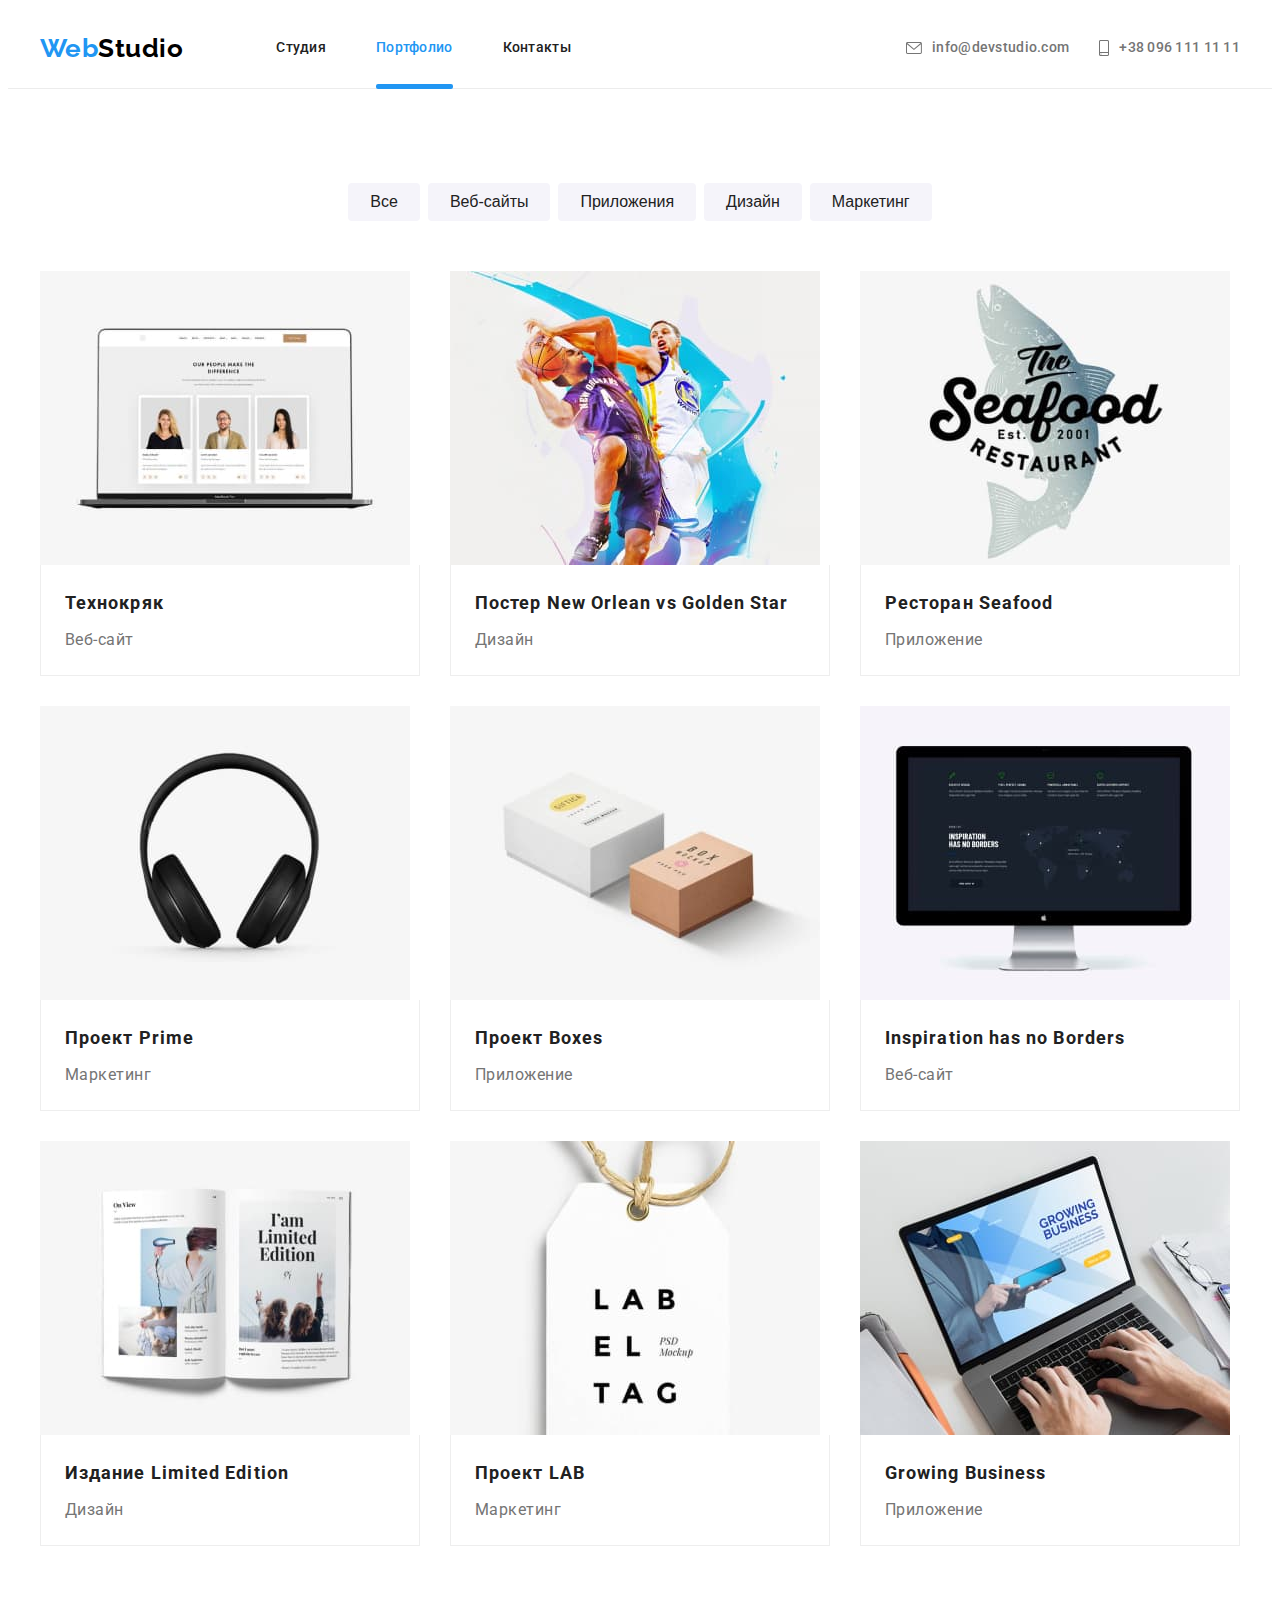
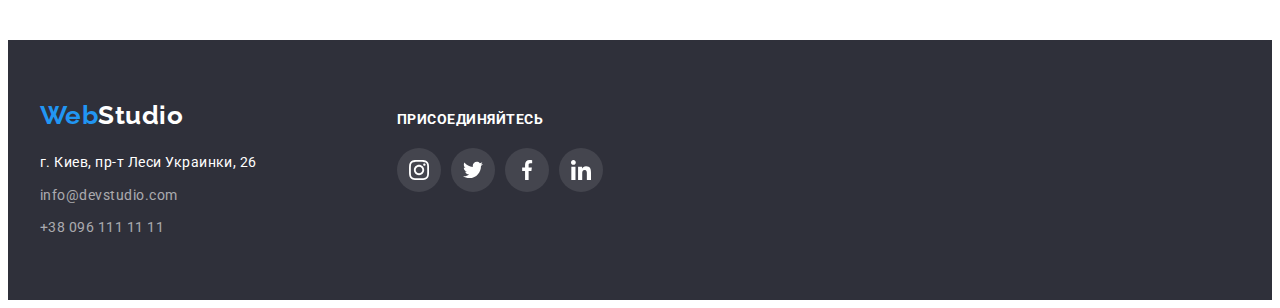
==== portfolio.html @ e793120a "старт дз6" ====
<!DOCTYPE html>
<html lang="en">
<head>
    <meta charset="UTF-8">
    <meta http-equiv="X-UA-Compatible" content="IE=edge">
    <meta name="viewport" content="width=device-width, initial-scale=1.0">
    <title>Document</title>
    <link href="https://fonts.googleapis.com/css2?family=Raleway:wght@700&family=Roboto:wght@400;500;700;900&display=swap" rel="stylesheet">
    <link rel="stylesheet" href="https://cdnjs.cloudflare.com/ajax/libs/modern-normalize/1.1.0/modern-normalize.min.css" integrity="sha512-wpPYUAdjBVSE4KJnH1VR1HeZfpl1ub8YT/NKx4PuQ5NmX2tKuGu6U/JRp5y+Y8XG2tV+wKQpNHVUX03MfMFn9Q==" crossorigin="anonymous" referrerpolicy="no-referrer" />
    <link rel="stylesheet" href="./css/styles.css">
</head>
<body>
    <header class="header">
        <div class="header-container container">
            <a href="../" class="header-logo link"><span class="web">Web</span>Studio</a>
            <nav class="navigation">
                <ul class="navigation-menu list">
                    <li class="navigation-item"><a href="./index.html" class="navigation-link link">Студия</a></li>
                    <li class="navigation-item"><a href="./portfolio.html" class="navigation-link link active">Портфолио</a></li>
                    <li class="navigation-item"><a href="" class="navigation-link link">Контакты</a></li>
                </ul>
            </nav>
            <ul class="contacts-list list">
                <li class="cotacts-item"><a href="mailto:info@devstudio.com" class="contacts-link link">
                        <svg class="envelope-icon">
                            <use href="./imeg/symbol-defs.svg#icon-envelope"></use>
                        </svg>info@devstudio.com</a></li>
                <li class="cotacts-item"><a href="tel:+380961111111" class="contacts-link link">
                        <svg class="smartphone-icon">
                            <use href="./imeg/symbol-defs.svg#icon-smartphone"></use>
                        </svg>+38 096 111 11 11</a></li>
            </ul>
        </div>
    </header>
    <main class="">
        <section class="section">
            <div class="container">
                <h1 class="filter-title visually-hidden">Наши работы</h1>
                <ul class="filter-list list">
                    <li class="filter-item">
                        <button type="button" class="filter-btn">Все</button>
                    </li>
                    <li class="filter-item">
                        <button type="button" class="filter-btn">Веб-сайты</button>
                    </li>
                    <li class="filter-item">
                        <button type="button" class="filter-btn">Приложения</button>
                    </li>
                    <li class="filter-item">
                        <button type="button" class="filter-btn">Дизайн</button>
                    </li>
                    <li class="filter-item">
                        <button type="button" class="filter-btn">Маркетинг</button>
                    </li>
                </ul>
            </div>
            <div class="container">
                <ul class="portfolio list">
                    <li class="portfolio-item">
                        <a href="" class="portfolio-link link">
                            <div class="card-description">
                                <img src="./imeg/portfolioimg1.jpg" alt="монитор ноутбука" width="370" height="294"> 
                                <p class="card-text">Технокряк это современная площадка распространения коронавируса. Компании используют эту платформу для цифрового
                                шпионажа и атак на защищённые сервера конкурентов.</p>
                            </div>
                            <div class="portfolio-content">
                                <h2 class="portfolio-link-title">Технокряк</h2>
                                <p class="portfolio-link-text">Веб-сайт</p>
                            </div>
                        </a>
                    </li>
                    <li class="portfolio-item">
                        <a href="" class="portfolio-link link">
                            <div class="card-description">
                                <img src="./imeg/portfolioimg2.jpg" alt="два баскетболиста сражаются за мяч" width="370" height="294">
                                <p class="card-text">Технокряк это современная площадка распространения коронавируса. Компании используют эту платформу
                                    для цифрового шпионажа и атак на защищённые сервера конкурентов.</p>
                            </div>
                            <div class="portfolio-content">
                                <h2 class="portfolio-link-title">Постер New Orlean vs Golden Star</h2>
                                <p class="portfolio-link-text">Дизайн</p>
                            </div>
                        </a>
                    </li>
                    <li class="portfolio-item">
                        <a href="" class="portfolio-link link">
                            <div class="card-description">
                                <img src="./imeg/portfolioimg3.jpg" alt="эмблема ресторана" width="370" height="294">
                                <p class="card-text">Технокряк это современная площадка распространения коронавируса. Компании используют эту платформу
                                    для цифрового шпионажа и атак на защищённые сервера конкурентов.</p>
                            </div>
                            <div class="portfolio-content">
                                <h2 class="portfolio-link-title">Ресторан Seafood</h2>
                                <p class="portfolio-link-text">Приложение</p>
                            </div>
                        </a>
                    </li>
                    <li class="portfolio-item">
                        <a href="" class="portfolio-link link">
                            <div class="card-description">
                                <img src="./imeg/portfolioimg4.jpg" alt="наушники" width="370" height="294">
                                <p class="card-text">Технокряк это современная площадка распространения коронавируса. Компании используют эту платформу
                                    для цифрового шпионажа и атак на защищённые сервера конкурентов.</p>
                            </div>
                            <div class="portfolio-content">
                                <h2 class="portfolio-link-title">Проект Prime</h2>
                                <p class="portfolio-link-text">Маркетинг</p>
                            </div>
                        </a>
                    </li>
                    <li class="portfolio-item">
                        <a href="" class="portfolio-link link">
                            <div class="card-description">
                                <img src="./imeg/portfolioimg5.jpg" alt="две коробки" width="370" height="294">
                                <p class="card-text">Технокряк это современная площадка распространения коронавируса. Компании используют эту платформу
                                    для цифрового шпионажа и атак на защищённые сервера конкурентов.</p>
                            </div>
                            <div class="portfolio-content">
                                <h2 class="portfolio-link-title">Проект Boxes</h2>
                                <p class="portfolio-link-text">Приложение</p>
                            </div>
                        </a>
                    </li>
                    <li class="portfolio-item">
                        <a href="" class="portfolio-link link">
                            <div class="card-description">
                                <img src="./imeg/portfolioimg6.jpg" alt="монитор компютера" width="370" height="294">
                                <p class="card-text">Технокряк это современная площадка распространения коронавируса. Компании используют эту платформу
                                    для цифрового шпионажа и атак на защищённые сервера конкурентов.</p>
                            </div>
                            <div class="portfolio-content">
                                <h2 class="portfolio-link-title">Inspiration has no Borders</h2>
                                <p class="portfolio-link-text">Веб-сайт</p>
                            </div>
                        </a>
                    </li>
                    <li class="portfolio-item">
                        <a href="" class="portfolio-link link">
                            <div class="card-description">
                                <img src="./imeg/portfolioimg7.jpg" alt="развернутый журнал" width="370" height="294">
                                <p class="card-text">Технокряк это современная площадка распространения коронавируса. Компании используют эту платформу
                                    для цифрового шпионажа и атак на защищённые сервера конкурентов.</p>
                            </div>
                            <div class="portfolio-content">
                                <h2 class="portfolio-link-title">Издание Limited Edition</h2>
                                <p class="portfolio-link-text">Дизайн</p>
                            </div>
                        </a>
                    </li>
                    <li class="portfolio-item">
                        <a href="" class="portfolio-link link">
                            <div class="card-description">
                                <img src="./imeg/portfolioimg8.jpg" alt="бирка с надписью" width="370" height="294">
                                <p class="card-text">Технокряк это современная площадка распространения коронавируса. Компании используют эту платформу
                                    для цифрового шпионажа и атак на защищённые сервера конкурентов.</p>
                            </div>
                            <div class="portfolio-content">
                                <h2 class="portfolio-link-title">Проект LAB</h2>
                                <p class="portfolio-link-text">Маркетинг</p>
                            </div>
                        </a>
                    </li>
                    <li class="portfolio-item">
                        <a href="" class="portfolio-link link">
                            <div class="card-description">
                                <img src="./imeg/portfolioimg9.jpg" alt="человек работает на ноутбуке" width="370" height="294">
                                <p class="card-text">Технокряк это современная площадка распространения коронавируса. Компании используют эту платформу
                                    для цифрового шпионажа и атак на защищённые сервера конкурентов.</p>
                            </div>
                            <div class="portfolio-content">
                                <h2 class="portfolio-link-title">Growing Business</h2>
                                <p class="portfolio-link-text">Приложение</p>
                            </div>
                        </a>    
                    </li>
                </ul>
            </div>
        </section>
    </main>
    <footer class="footer">
        <div class="container footer-container">
            <div class="footer-address">
                <a href="../" class="footer-logo link"><span class="web">Web</span>Studio</a>
                <address class="footer-address">
                    <ul class="footer-list list">
                        <li class="footer-contact-item">г. Киев, пр-т Леси Украинки, 26</li>
                        <li class="footer-contact-item"><a class="footer-contact-link link"
                                href="mailto:info@devstudio.com">info@devstudio.com</a></li>
                        <li class="footer-contact-item"><a class="footer-contact-link link" href="tel:+380961111111">+38 096
                                111 11 11</a></li>
                    </ul>
                </address>
            </div>
            <div class="footer-social">
                <h3 class="social-title">присоединяйтесь</h3>
                <ul class="footer-social-list social-list">
                    <li class="social-item list">
                        <a href="" class="social-link link">
                            <svg class="social-icon">
                                <use href="./imeg/symbol-defs.svg#icon-instagram"></use>
                            </svg>
                        </a>
                    </li>
                    <li class="social-item list">
                        <a href="" class="social-link link">
                            <svg class="social-icon">
                                <use href="./imeg/symbol-defs.svg#icon-twitter"></use>
                            </svg>
                        </a>
                    </li>
                    <li class="social-item list">
                        <a href="" class="social-link link">
                            <svg class="social-icon">
                                <use href="./imeg/symbol-defs.svg#icon-facebook"></use>
                            </svg>
                        </a>
                    </li>
                    <li class="social-item list">
                        <a href="" class="social-link link">
                            <svg class="social-icon">
                                <use href="./imeg/symbol-defs.svg#icon-linkedin"></use>
                            </svg>
                        </a>
                    </li>
                </ul>
            </div>
        </div>
    </footer>
</body>
</html>
---- css/styles.css ----
:root {
  --primery-text-color: #757575;
  --titel-text-color: #212121;
  --accent-color: #2196f3;
  --accent-color-btn: #ffffff;
  --nav-color: #212121;
  --logo-head-color: #000000;
  --footer-contact-color: rgba(255, 255, 255, 0.6);
  --primery-bg-color: #e5e5e5;
  --white-color: #ffffff;
  --footer-bg-color: #2f303a;
  --section-bg-color: #f5f4fa;
  --primery-social-color: #afb1b8;
  --accent-social-color: #ffffff;
  --transform-function: cubic-bezier(0.4, 0, 0.2, 1);
  --transform-time: 250ms;
}
p,
h1,
h2,
h3,
h4,
h5,
h6 {
  margin: 0;
}
ul {
  margin: 0;
  padding-left: 0;
}
img {
  display: block;
  max-width: 100%;
  height: auto;
}
body {
  font-family: Roboto, sans-serif;
  letter-spacing: 0.03em;
  color: var(--primery-text-color);
  background-color: var(--white-color);
}
.container {
  width: 1200px;
  margin: 0 auto;
  padding-left: 15px;
  padding-right: 15px;
}
.section {
  padding-top: 94px;
  padding-bottom: 94px;
}
.link {
  display: block;
  text-decoration: none;
}
.list {
  list-style: none;
}
.visually-hidden {
  position: absolute;
  width: 1px;
  height: 1px;
  margin: -1px;
  padding: 0;
  overflow: hidden;
  border: 0;
  clip: rect(0 0 0 0);
}

/* Header */

.header {
  background-color: var(--white-color);
  border-bottom: 1px solid #ececec;
}
.header-container {
  display: flex;
  align-items: center;
}
.header-logo {
  margin-right: 93px;
  padding-top: 24px;
  padding-bottom: 24px;

  font-family: Raleway, sans-serif;
  font-weight: 700;
  font-size: 26px;
  line-height: 1.19;

  color: var(--logo-head-color);
}
.web {
  color: var(--accent-color);
}
.navigation-menu {
  display: flex;
}
.navigation-item:not(:last-child) {
  margin-right: 50px;
}
.navigation-link {
  position: relative;
  padding-top: 32px;
  padding-bottom: 32px;

  font-weight: 500;
  font-size: 14px;
  line-height: 1.14;
  letter-spacing: 0.02em;

  transition: color var(--transform-time) var(--transform-function);

  color: var(--nav-color);
}
.active,
.navigation-link:hover,
.navigation-link:focus {
  color: var(--accent-color);
}
.active::after {
  content: "";
  position: absolute;
  bottom: -1px;
  display: block;
  width: 100%;
  height: 5px;
  background-color: var(--accent-color);
  border-radius: 2px;
}
.contacts-list {
  display: flex;
  margin-left: auto;
  align-items: center;
}
.cotacts-item {
  align-items: center;
}
.cotacts-item:not(:last-child) {
  margin-right: 30px;
}
.contacts-link {
  padding-top: 32px;
  padding-bottom: 32px;
  display: flex;
  align-items: center;

  font-weight: 500;
  font-size: 14px;
  line-height: 1.14;
  letter-spacing: 0.02em;
  color: var(--primery-text-color);

  transition: color var(--transform-time) var(--transform-function);
}

.contacts-link:hover,
.contacts-link:focus {
  color: var(--accent-color);
}
.envelope-icon {
  width: 16px;
  height: 12px;
  margin-right: 10px;
  fill: var(--primery-text-color);
}
.contacts-link:hover .envelope-icon,
.contacts-link:focus .envelope-icon {
  fill: var(--accent-color);
}

.smartphone-icon {
  width: 10px;
  height: 16px;
  margin-right: 10px;
  fill: var(--primery-text-color);
}
.contacts-link:hover .smartphone-icon,
.contacts-link:focus .smartphone-icon {
  fill: var(--accent-color);
}

/* Hero */

.hero {
  max-width: 1600px;
  height: 600px;
  padding-top: 200px;
  padding-bottom: 200px;
  margin-left: auto;
  margin-right: auto;

  text-align: center;

  background-color: var(--footer-bg-color);
  background-image: linear-gradient(
      to right,
      rgba(47, 48, 58, 0.4),
      rgba(47, 48, 58, 0.4)
    ),
    url(../imeg/hero.jpg);
  background-size: cover;
  background-position: center;
  background-repeat: no-repeat;
}
.hero-title {
  margin-bottom: 30px;
  margin-left: auto;
  margin-right: auto;

  max-width: 696px;
  font-weight: 900;
  font-size: 44px;
  line-height: 1.36;
  letter-spacing: 0.06em;
  text-transform: uppercase;

  color: var(--white-color);
}
.hero-btn {
  background: var(--accent-color);
  box-shadow: 0px 4px 4px rgba(0, 0, 0, 0.15);
  border-radius: 4px;

  padding: 10px 32px;
  margin: 0 auto;
  font-weight: 700;
  font-size: 16px;
  line-height: 1.87;
  display: flex;
  align-items: center;
  text-align: center;
  letter-spacing: 0.06em;

  color: var(--accent-color-btn);

  transition: background var(--transform-time) var(--transform-function);
}
.hero-btn:hover,
.hero-btn:focus {
  background: #188ce8;
  cursor: pointer;
}

/* advantage */

.advantages-list {
  display: flex;
  min-width: 270px;
  margin-right: -30px;
}
.advantage-item:not(:last-child) {
  margin-right: 30px;
}
.tumb {
  display: flex;
  margin-bottom: 30px;
  height: 120px;
  border-radius: 5px;

  justify-content: center;
  align-items: center;

  background-color: var(--section-bg-color);
}
.advantages-icon {
  width: 70px;
  height: 70px;
}

.advantage-subtitle {
  margin-bottom: 10px;
  font-weight: 700;
  font-size: 14px;
  line-height: 1.14;
  color: var(--titel-text-color);
  text-transform: uppercase;
}
.advantage-text {
  font-size: 14px;
  line-height: 1.71;
}

/* work */

.work {
  padding-top: 0;
}
.work-title {
  margin-bottom: 50px;

  font-weight: 700;
  font-size: 36px;
  line-height: 1.17;
  text-align: center;
  color: var(--titel-text-color);
}
.work-list {
  display: flex;
}
.work-item {
  position: relative;

  flex-basis: calc(100 / 3 - 30px);
}
.work-item:not(:last-child) {
  margin-right: 30px;
  min-width: 370px;
}
.work-imeg-tumb {
  position: absolute;
  bottom: 0;

  display: flex;
  align-items: center;
  justify-content: center;
  width: 100%;
  height: 70px;
  background-image: linear-gradient(
    to right,
    rgba(47, 48, 58, 0.8),
    rgba(47, 48, 58, 0.8)
  );
}
.work-imeg-tilte {
  font-weight: 700;
  font-size: 14px;
  line-height: 1.14;
  text-align: center;
  text-transform: uppercase;

  color: var(--white-color);
}

/* Team */

.team {
  background-color: var(--section-bg-color);
}
.team-title {
  margin-bottom: 50px;

  font-weight: 700;
  font-size: 36px;
  line-height: 1.17;
  text-align: center;
  color: var(--titel-text-color);
}
.team-list {
  display: flex;
}
.team-item {
  flex-basis: calc(100 / 4 - 30px);
}
.team-item:not(:last-child) {
  margin-right: 30px;
}
.team-content {
  padding: 30px 0;
  box-shadow: 0px 4px 4px rgba(0, 0, 0, 0.15);
  border-radius: 4px;

  background: var(--white-color);
}
.team-subtitle {
  margin-bottom: 10px;

  font-weight: 500;
  font-size: 16px;
  line-height: 1.19;
  text-align: center;
  color: var(--titel-text-color);
}
.team-text {
  font-size: 16px;
  line-height: 1.19;
  text-align: center;
  margin-bottom: 16px;
}
.social-list {
  display: flex;
  justify-content: center;
}
.social-item {
  width: 44px;
  height: 44px;
}
.social-item + .social-item {
  margin-left: 10px;
}
.social-link {
  width: 100%;
  height: 100%;
  border-radius: 50%;
  background-color: var(--white-color);
  display: flex;
  align-items: center;
  justify-content: center;

  transition: background-color var(--transform-time) var(--transform-function);
}
.social-link:focus,
.social-link:hover {
  background-color: var(--accent-color);
}
.social-link:focus .social-icon,
.social-link:hover .social-icon {
  fill: var(--accent-social-color);
}
.social-icon {
  width: 20px;
  height: 20px;
  fill: var(--primery-social-color);

  transition: fill var(--transform-time) var(--transform-function);
}

/* CLIENT */

.clients-title {
  margin-bottom: 50px;

  font-weight: 700;
  font-size: 36px;
  line-height: 1.17;
  text-align: center;
  color: var(--titel-text-color);
}
.clients-list {
  display: flex;
  justify-content: center;
}
.clients-item:not(:last-child) {
  margin-right: 30px;
}
.clients-item {
  width: 170px;
  height: 92px;
}
.clients-link {
  width: 100%;
  height: 100%;
  border: 1px solid var(--primery-social-color);
  border-radius: 4px;
  display: flex;
  align-items: center;
  justify-content: center;

  transition: border var(--transform-time) var(--transform-function);
}
.clients-link:hover,
.clients-link:focus {
  border: 1px solid var(--accent-color);
}
.clients-link:hover .clients-icon,
.clients-link:focus .clients-icon {
  fill: var(--accent-color);
}
.clients-icon {
  width: 106px;
  height: 60px;
  fill: var(--primery-social-color);

  transition: fill var(--transform-time) var(--transform-function);
}

/*----------------- Portfolio -----------------*/

.filter-list {
  display: flex;
  margin-bottom: 50px;
  justify-content: center;
}
.filter-item:not(:last-child) {
  margin-right: 8px;
}
.filter-btn {
  padding: 6px 22px;
  background: #f5f4fa;
  border-radius: 4px;
  border-width: 0;
  font-weight: 500;
  font-size: 16px;
  line-height: 1.62;
  text-align: center;
  color: var(--nav-color);

  transition-property: background, color, box-shadow;
  transition-timing-function: var(--transform-function);
  transition-duration: var(--transform-time);
}
.filter-btn:hover,
.filter-btn:focus {
  background: var(--accent-color);
  box-shadow: 0px 3px 1px rgba(0, 0, 0, 0.1), 0px 1px 2px rgba(0, 0, 0, 0.08),
    0px 2px 2px rgba(0, 0, 0, 0.12);
  border-radius: 4px;
  cursor: pointer;

  font-weight: 500;
  font-size: 16px;
  line-height: 1.62;
  text-align: center;
  color: var(--accent-color-btn);
}
.portfolio {
  display: flex;
  flex-wrap: wrap;
  margin-right: -30px;
  margin-bottom: -30px;
}
.portfolio-item {
  flex-basis: calc(100% / 3 - 30px);
  margin-right: 30px;
  margin-bottom: 30px;
}
.portfolio-link {
  transition: box-shadow var(--transform-time) var(--transform-function);
}

.card-description {
  position: relative;
  overflow: hidden;
}

.card-text {
  position: absolute;
  top: 0;
  transform: translateY(100%);

  transition: transform var(--transform-time) var(--transform-function);

  height: 100%;
  padding: 63px 24px;
  font-size: 18px;
  line-height: 1.56;
  color: var(--white-color);
  background-color: rgba(33, 150, 243, 0.9);
}
.portfolio-content {
  padding: 20px 24px;
  border-bottom: 1px solid #eeeeee;
  border-left: 1px solid #eeeeee;
  border-right: 1px solid #eeeeee;
}
.portfolio-link-title {
  margin-bottom: 4px;

  font-weight: 700;
  font-size: 18px;
  line-height: 2;
  letter-spacing: 0.06em;
  color: var(--titel-text-color);
}
.portfolio-link-text {
  font-size: 16px;
  line-height: 1.87;
  color: var(--primery-text-color);
}
.portfolio-link:hover,
.portfolio-link:focus {
  box-shadow: 0px 1px 1px rgba(0, 0, 0, 0.12), 0px 4px 4px rgba(0, 0, 0, 0.06),
    1px 4px 6px rgba(0, 0, 0, 0.16);
}
.portfolio-link:hover .card-text,
.portfolio-link:focus .card-text {
  transform: translateY(0);
}

/* Footer */
.footer {
  padding-top: 60px;
  padding-bottom: 60px;

  background-color: var(--footer-bg-color);
}
.footer-container {
  display: flex;
  align-items: baseline;
}
.footer-address {
  margin-right: 70px;
}
.footer-logo {
  display: block;
  margin-bottom: 20px;

  font-family: Raleway, sans-serif;
  font-weight: 700;
  font-size: 26px;
  line-height: 1.19;
  color: var(--white-color);
}
.footer-address {
  font-size: 14px;
  line-height: 1.71;
  font-style: normal;
  color: var(--white-color);
}
.footer-contact-item:not(:last-child) {
  margin-bottom: 9px;
}

.footer-contact-link {
  font-size: 14px;
  line-height: 1.71;
  color: var(--footer-contact-color);

  transition: color var(--transform-time) var(--transform-function);
}
.footer-contact-link:hover,
.footer-contact-link:focus {
  color: var(--accent-color);
}
.social-title {
  margin-bottom: 20px;
  font-weight: 700;
  font-size: 14px;
  line-height: 1.14;
  text-transform: uppercase;

  color: var(--white-color);
}
.footer-social-list .social-link {
  width: 100%;
  height: 100%;
  border-radius: 50%;
  background-color: rgba(255, 255, 255, 0.1);
  display: flex;
  align-items: center;
  justify-content: center;
}
.footer-social-list .social-icon {
  fill: var(--white-color);
}
.social-link:focus,
.social-link:hover {
  background-color: var(--accent-color);
}

.backdrop {
  position: fixed;
  width: 100vw;
  height: 100vh;
  background: rgba(0, 0, 0, 0.2);
  top: 0;
  display: flex;
  align-items: center;
  justify-content: center;

  transition: opacity 250ms linear, visibility 250ms linear;
}
.backdrop.is-hidden {
  opacity: 0;
  visibility: hidden;
  pointer-events: none;
}
.backdrop.is-hidden .modal {
  transform: scale(2);
}
.modal {
  width: 528px;
  min-height: 581px;
  background-color: var(--white-color);
  border-radius: 4px;
  position: relative;
  transform: scale(1);
  transition: transform 250ms linear;
}
.close-btn {
  width: 30px;
  height: 30px;
  position: absolute;
  top: 8px;
  right: 8px;

  display: flex;
  align-items: center;
  justify-content: center;

  border-radius: 50%;
  background-color: #fff;
  border: 1px solid rgba(0, 0, 0, 0.1);
  cursor: pointer;
}
.close-icon {
  width: 18px;
  height: 18px;
  fill: #000000;
}
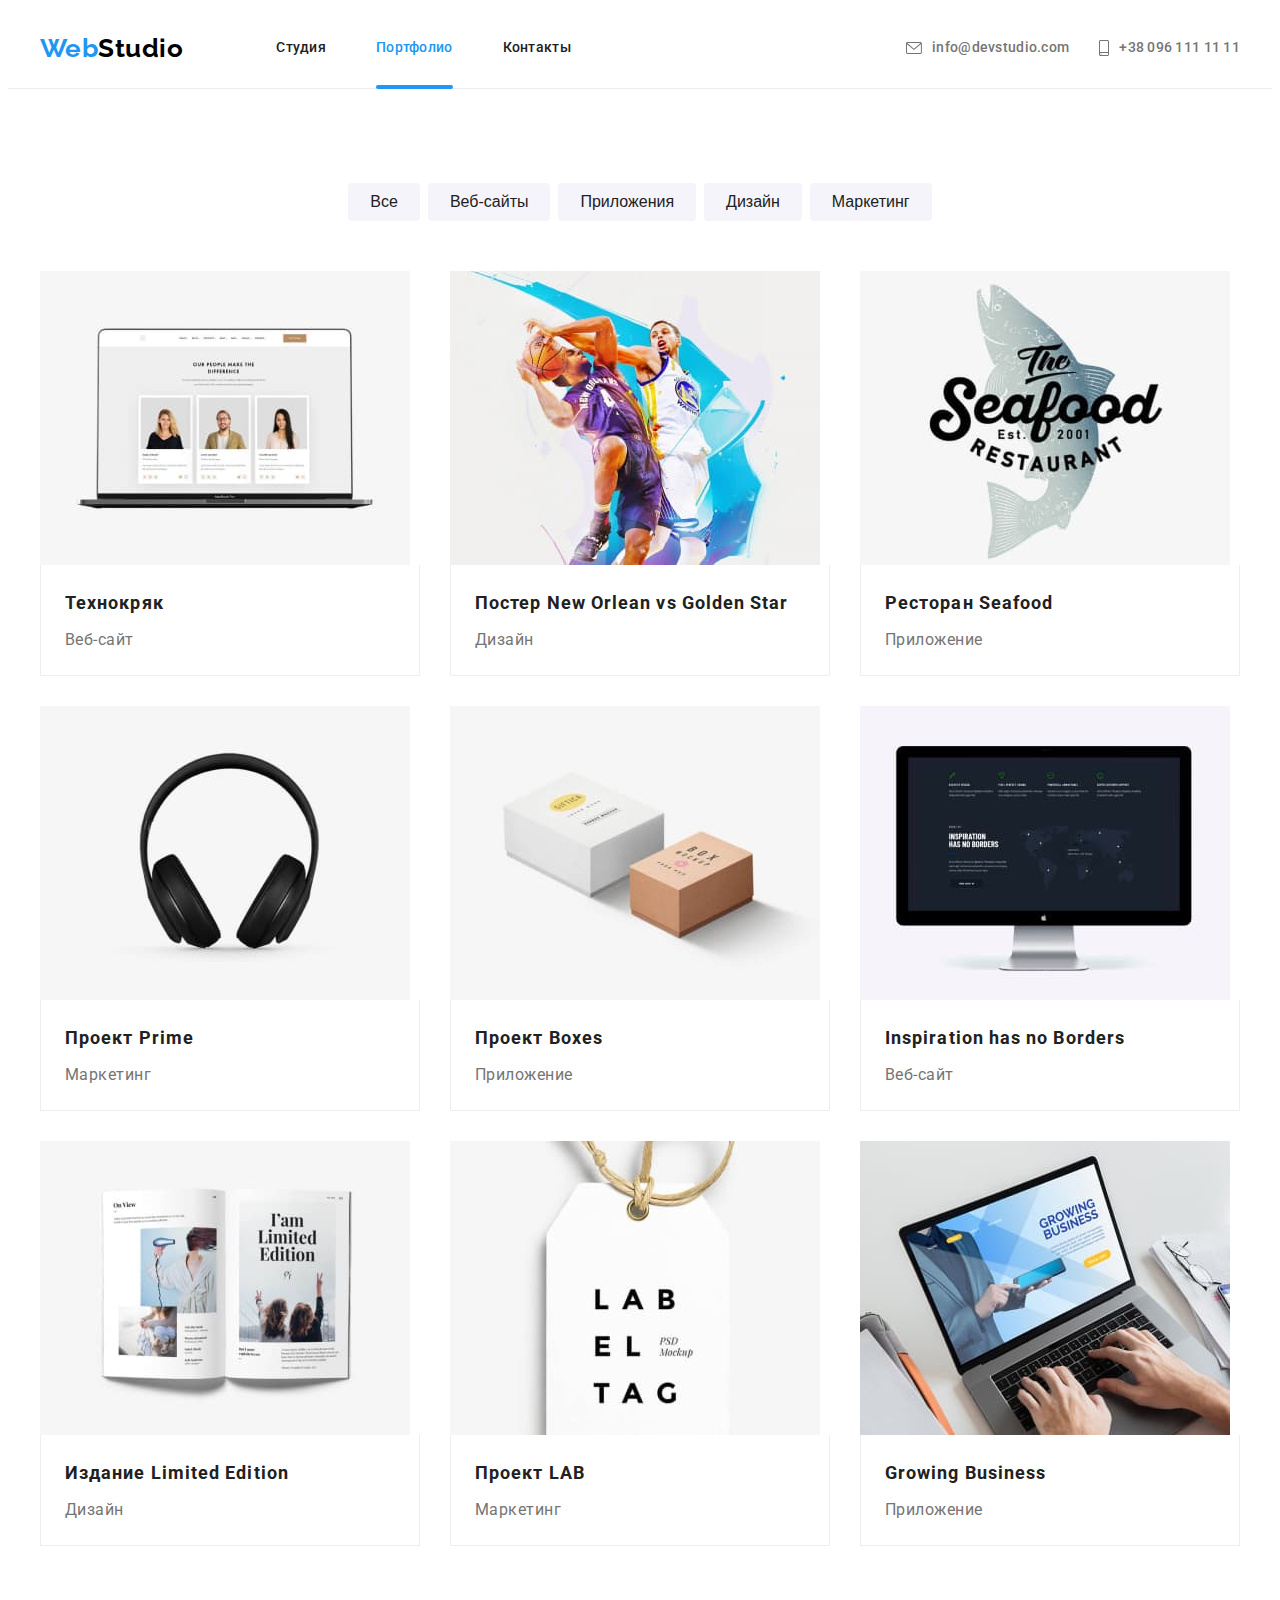
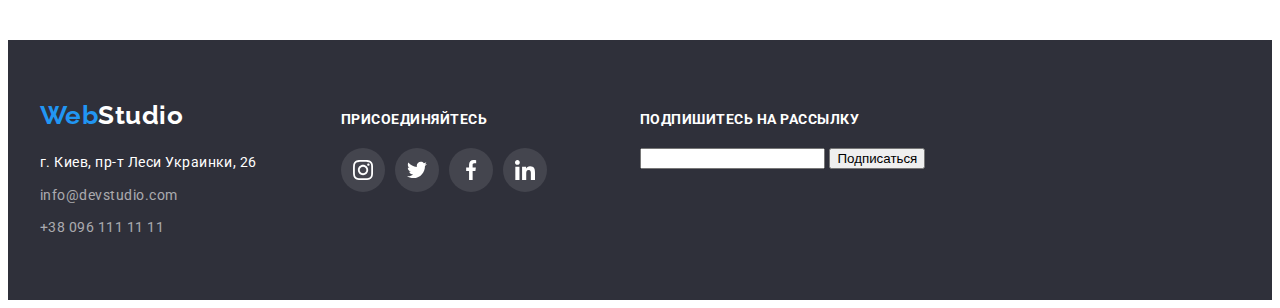
==== commit 4cccb5c8: "добавляет форму в футер" ====
--- a/portfolio.html
+++ b/portfolio.html
@@ -224,6 +224,13 @@
                     </li>
                 </ul>
             </div>
+            <div class="footer-form">
+                <h3 class="form-title">Подпишитесь на рассылку</h3>
+                <form action="">
+                    <input type="text">
+                    <button type="button">Подписаться</button>
+                </form>
+            </div>
         </div>
     </footer>
 </body>
--- a/css/styles.css
+++ b/css/styles.css
@@ -123,7 +123,7 @@
   bottom: -1px;
   display: block;
   width: 100%;
-  height: 5px;
+  height: 4px;
   background-color: var(--accent-color);
   border-radius: 2px;
 }
@@ -566,7 +566,8 @@
   transform: translateY(0);
 }
 
-/* Footer */
+/*------------- Footer-------------- */
+
 .footer {
   padding-top: 60px;
   padding-bottom: 60px;
@@ -579,6 +580,7 @@
 }
 .footer-address {
   margin-right: 70px;
+  width: 231px;
 }
 .footer-logo {
   display: block;
@@ -636,6 +638,88 @@
 .social-link:hover {
   background-color: var(--accent-color);
 }
+.footer-form {
+  margin-left: 93px;
+  width: 570px;
+}
+.form-title {
+  margin-bottom: 20px;
+  font-weight: 700;
+  font-size: 14px;
+  line-height: 1.14;
+  text-transform: uppercase;
+
+  color: var(--white-color);
+}
+.mail-form {
+  display: flex;
+  align-items: center;
+  justify-content: center;
+}
+.footer-input {
+  width: 358px;
+  height: 50px;
+  padding-left: 16px;
+
+  color: var(--white-color);
+  border: 1px solid rgba(255, 255, 255, 0.3);
+  box-sizing: border-box;
+  filter: drop-shadow(0px 4px 4px rgba(0, 0, 0, 0.15));
+  border-radius: 4px;
+  background-color: transparent;
+  outline: none;
+
+  transition: border var(--transform-time) var(--transform-function);
+}
+.footer-input:hover,
+.footer-input:focus {
+  border: 1px solid var(--accent-color);
+}
+.footer-input::placeholder {
+  font-weight: 400;
+  font-size: 16px;
+  line-height: 1.25;
+
+  display: flex;
+  align-items: center;
+
+  color: rgba(255, 255, 255, 0.6);
+}
+.form-btn {
+  background: var(--accent-color);
+  box-shadow: 0px 4px 4px rgba(0, 0, 0, 0.15);
+  border-radius: 4px;
+  border-width: 0;
+
+  padding: 10px 32px;
+  margin-left: 12px;
+  font-weight: 700;
+  font-size: 16px;
+  line-height: 1.87;
+  display: flex;
+  align-items: center;
+  text-align: center;
+  letter-spacing: 0.06em;
+
+  color: var(--accent-color-btn);
+
+  transition: background var(--transform-time) var(--transform-function);
+}
+.form-btn:hover,
+.form-btn:focus {
+  background: #188ce8;
+  cursor: pointer;
+}
+.send-icon {
+  display: flex;
+  align-items: center;
+  margin-left: 10px;
+  width: 24px;
+  height: 24px;
+  fill: var(--white-color);
+}
+
+/* ------------------MODAL---------------- */
 
 .backdrop {
   position: fixed;
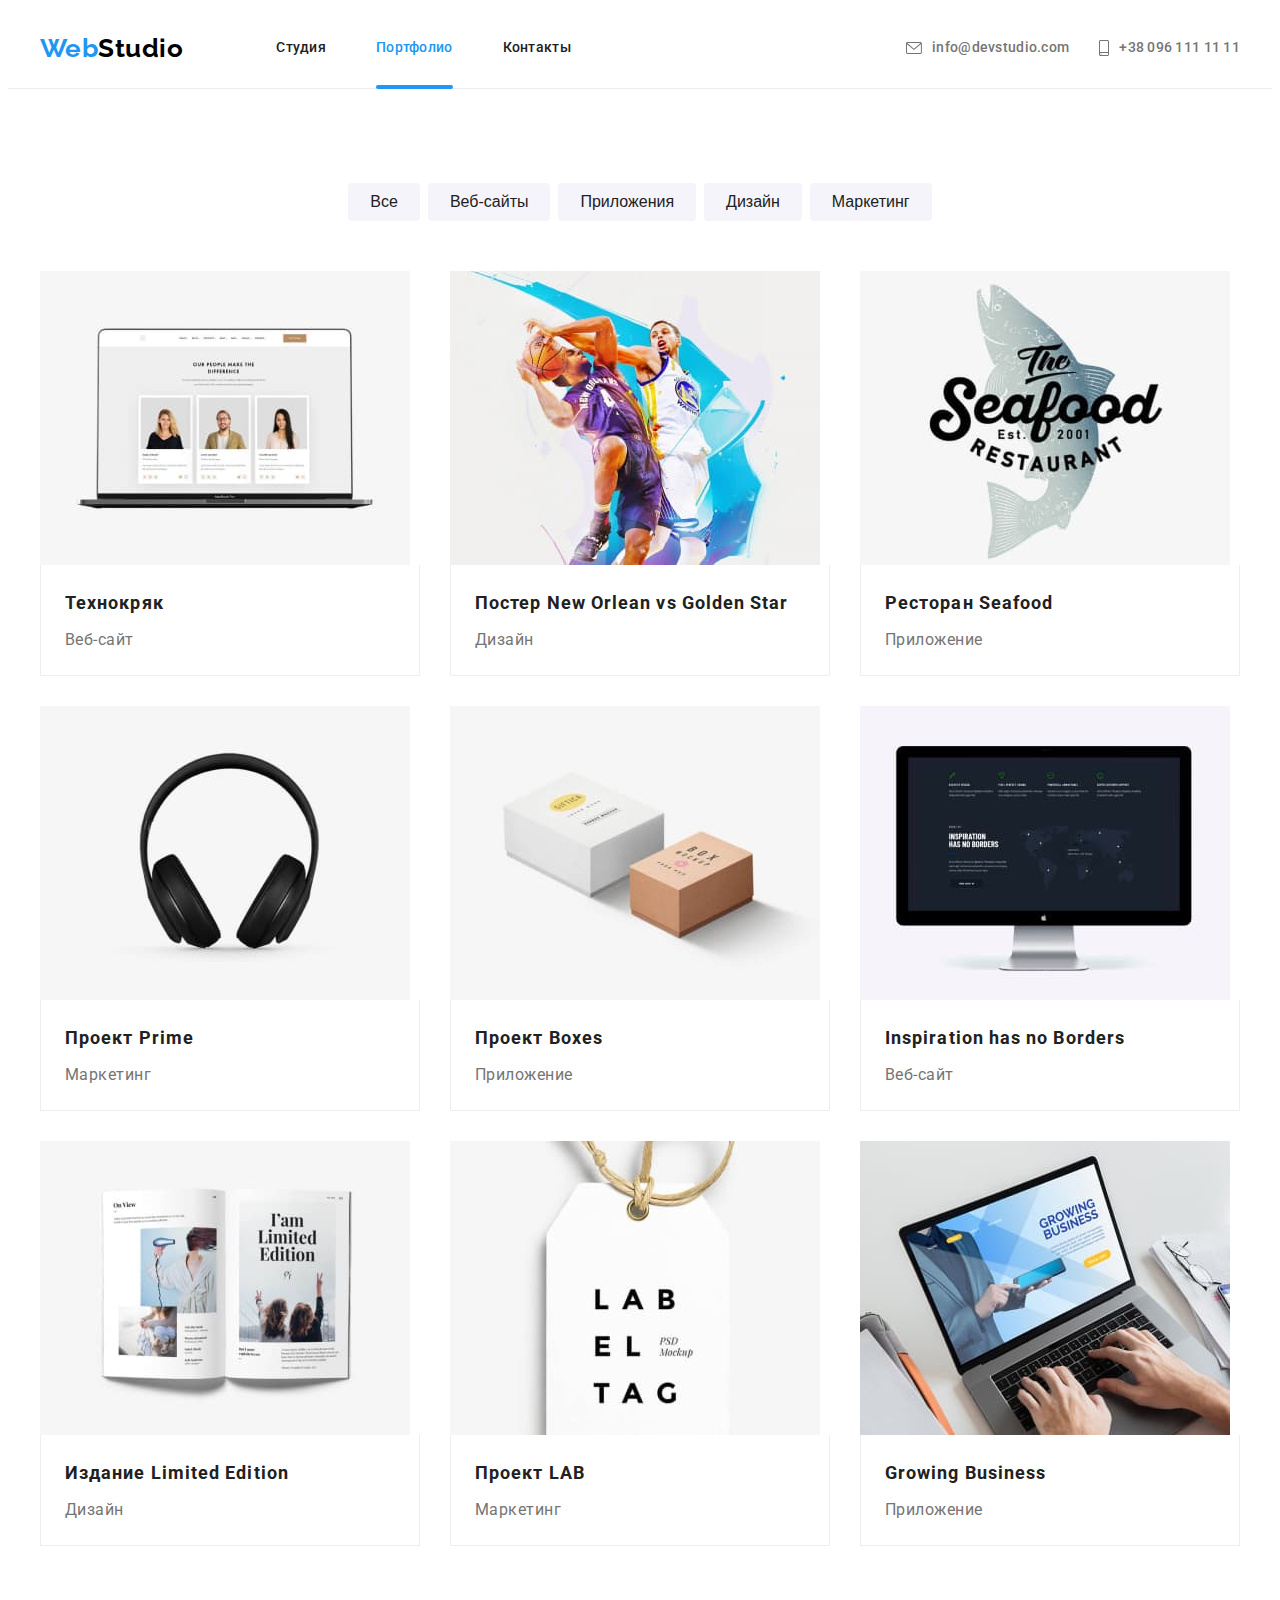
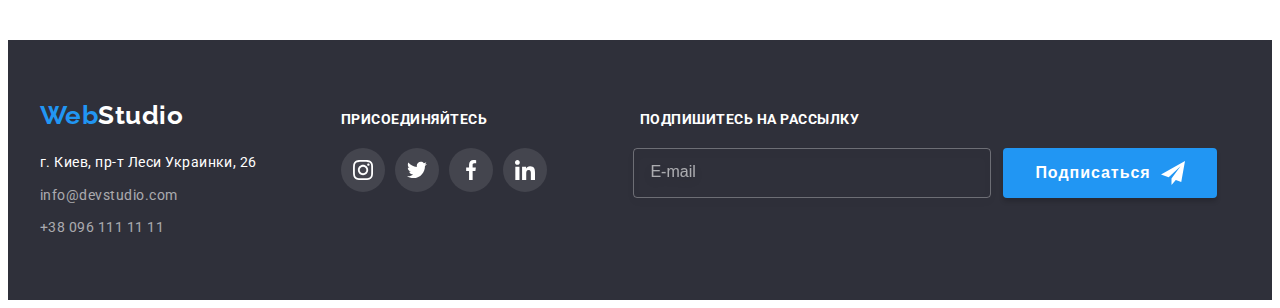
==== commit 1acfdf2c: "добавляет формы для модалки" ====
--- a/portfolio.html
+++ b/portfolio.html
@@ -225,10 +225,14 @@
                 </ul>
             </div>
             <div class="footer-form">
-                <h3 class="form-title">Подпишитесь на рассылку</h3>
-                <form action="">
-                    <input type="text">
-                    <button type="button">Подписаться</button>
+                <p class="form-title">Подпишитесь на рассылку</p>
+                <form action="#" class="mail-form">
+                    <label for="footer-input">
+                        <input type="email" name="mail" id="footer-input" placeholder="E-mail" class="footer-input">
+                    </label>
+                    <button type="submit" class="form-btn">Подписаться<svg class="send-icon">
+                            <use href="./imeg/symbol-defs.svg#icon-icon-send"></use>
+                        </svg></button>
                 </form>
             </div>
         </div>
--- a/css/styles.css
+++ b/css/styles.css
@@ -744,6 +744,7 @@
 .modal {
   width: 528px;
   min-height: 581px;
+  padding: 40px;
   background-color: var(--white-color);
   border-radius: 4px;
   position: relative;
@@ -770,4 +771,160 @@
   width: 18px;
   height: 18px;
   fill: #000000;
-}
+  transition: fill var(--transform-time) var(--transform-function);
+}
+.close-btn:hover .close-icon,
+.close-btn:focus .close-icon {
+  fill: var(--accent-color);
+}
+.modal-title {
+  font-weight: 700;
+  font-size: 20px;
+  line-height: 1.15;
+  text-align: center;
+  margin-bottom: 12px;
+
+  color: var(--titel-text-color);
+}
+.modal-form {
+}
+.form-filed {
+  margin-bottom: 10px;
+}
+.form-filed:hover .modal-input,
+.form-filed:focus .modal-input,
+.form-filed:hover .modal-textarea,
+.form-filed:focus .modal-textarea {
+  border: 1px solid var(--accent-color);
+}
+.form-filed:hover .input-icon,
+.form-filed:focus .input-icon {
+  fill: var(--accent-color);
+}
+.modal-lable {
+  display: block;
+  font-size: 12px;
+  line-height: 1.17;
+  letter-spacing: 0.01em;
+  margin-bottom: 4px;
+
+  color: var(--primery-text-color);
+  cursor: pointer;
+}
+.input-wrapper {
+  display: block;
+  position: relative;
+}
+.modal-input {
+  display: block;
+  width: 100%;
+  height: 40px;
+  border: 1px solid rgba(33, 33, 33, 0.2);
+  box-sizing: border-box;
+  border-radius: 4px;
+  padding-left: 42px;
+  padding-right: 16px;
+  cursor: pointer;
+  outline: none;
+
+  transition: border-color var(--transform-time) var(--transform-function);
+}
+.input-icon {
+  position: absolute;
+  left: 12px;
+  top: 50%;
+  transform: translateY(-50%);
+
+  width: 18px;
+  height: 18px;
+
+  transition: fill var(--transform-time) var(--transform-function);
+}
+.modal-textarea {
+  display: block;
+  width: 100%;
+  height: 120px;
+  border: 1px solid rgba(33, 33, 33, 0.2);
+  box-sizing: border-box;
+  border-radius: 4px;
+  padding: 12px 16px;
+  resize: none;
+  cursor: pointer;
+
+  transition: border-color var(--transform-time) var(--transform-function);
+}
+textarea::placeholder {
+  font-size: 14px;
+  line-height: 1.14;
+  letter-spacing: 0.01em;
+
+  color: rgba(117, 117, 117, 0.5);
+}
+.form-checkbox {
+  position: relative;
+  display: flex;
+  align-items: center;
+  justify-content: center;
+  margin-top: 20px;
+  margin-bottom: 30px;
+}
+.form-checkbox:hover .check-active {
+  border-color: var(--accent-color);
+}
+.modal-checkbox:checked + .label-checkbox .check-active {
+  border-color: var(--accent-color);
+  background-color: var(--accent-color);
+  /* background-image: url(../imeg/icon-check.svg);
+  background-size: contain;
+  background-origin: border-box;
+  background-repeat: no-repeat;
+  background-position: center; */
+}
+
+.modal-checkbox {
+  position: absolute;
+  cursor: pointer;
+}
+.label-checkbox {
+  display: flex;
+  align-items: center;
+  justify-content: center;
+  width: 100%;
+  font-size: 14px;
+  line-height: 1.71;
+
+  color: var(--primery-text-color);
+  cursor: pointer;
+}
+.check-active {
+  display: flex;
+  align-items: center;
+  justify-content: center;
+  width: 16px;
+  height: 15px;
+  border: 2px solid var(--nav-color);
+  border-radius: 3px;
+  margin-right: 8px;
+
+  transition: border-color var(--transform-time) var(--transform-function),
+    background-color var(--transform-time) var(--transform-function);
+}
+.check-icon {
+  display: flex;
+  align-items: center;
+  justify-content: center;
+  width: 16px;
+  height: 15px;
+  fill: var(--white-color);
+}
+.checkbox-link {
+  font-size: 14px;
+  line-height: 1.71;
+  text-decoration-line: underline;
+
+  color: var(--accent-color);
+}
+.modal-btn {
+  display: block;
+  margin: 0 auto;
+}
